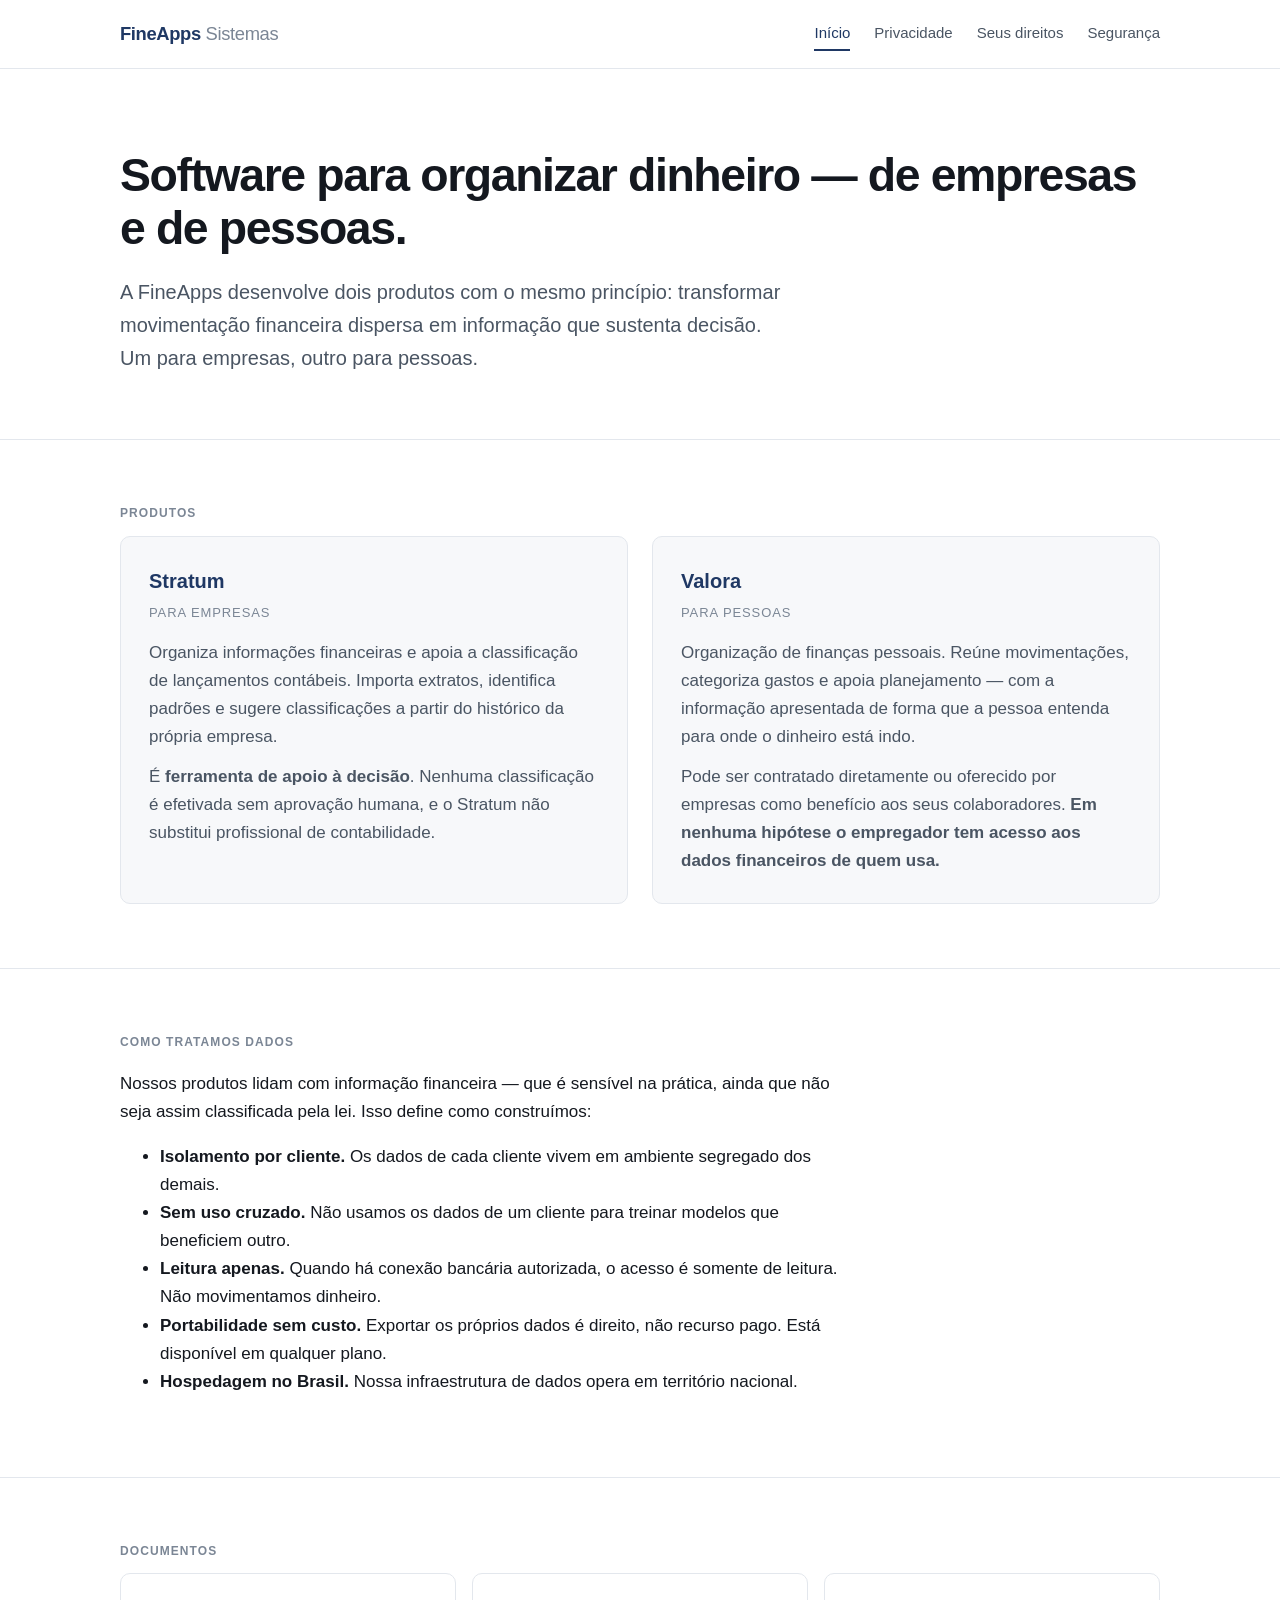
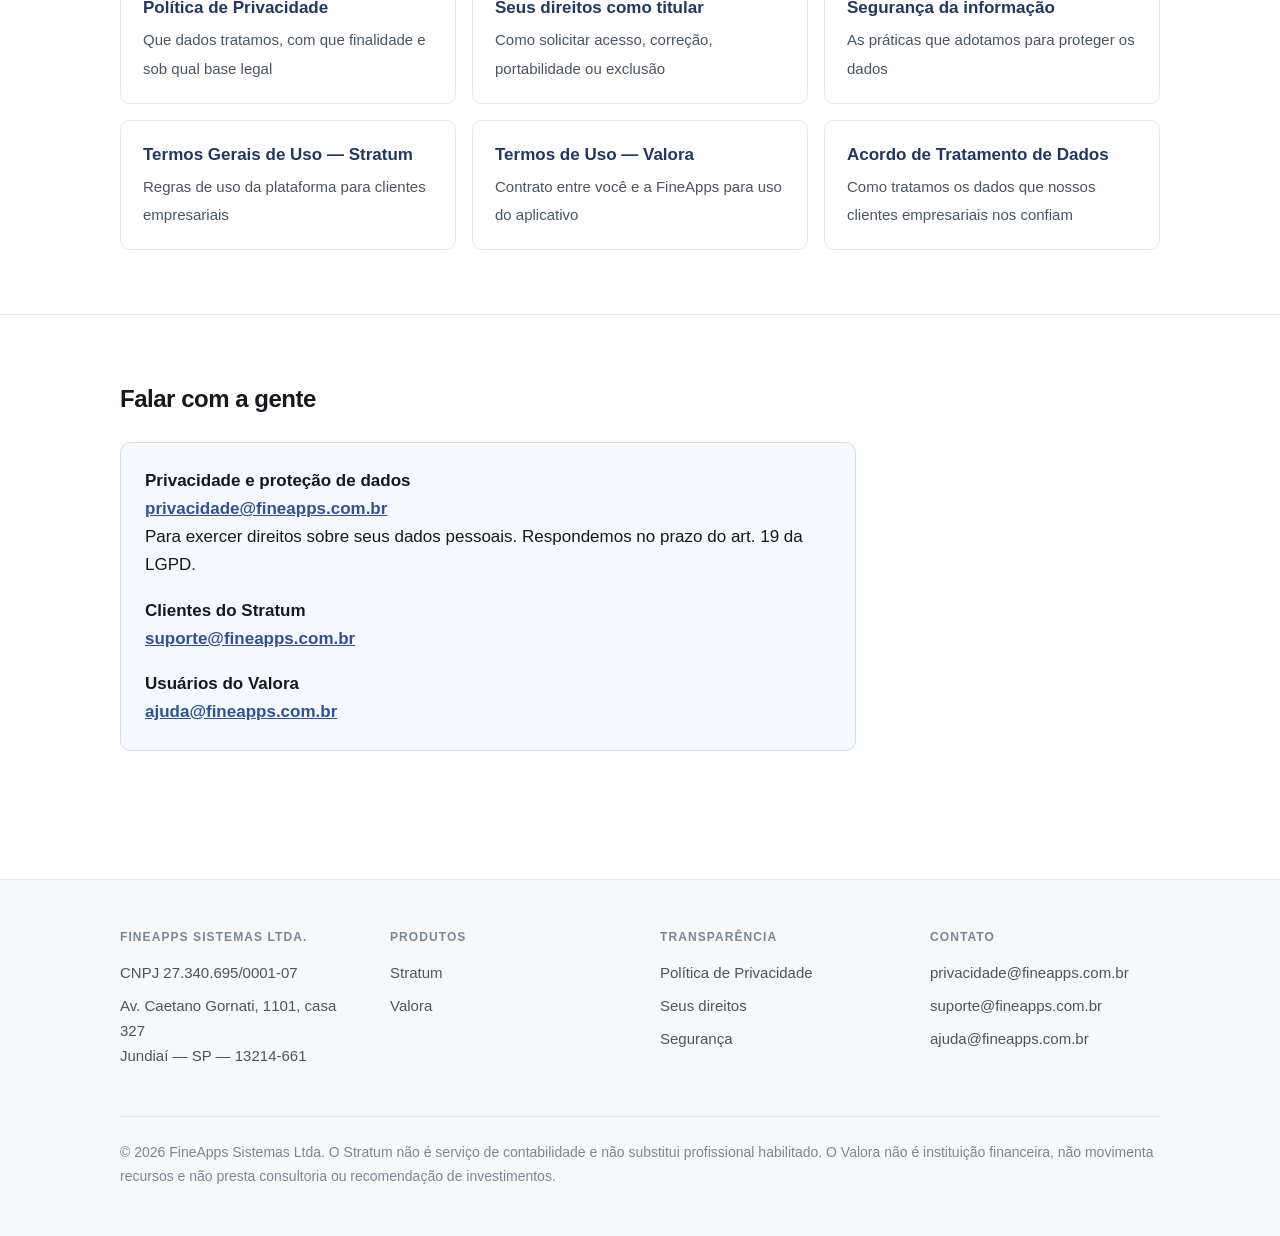
==== index.html @ 84ca92c9 "Add files via upload" ====
<!DOCTYPE html>
<html lang="pt-BR">
<head>
<meta charset="utf-8">
<meta name="viewport" content="width=device-width, initial-scale=1">
<title>FineApps Sistemas — Software de gestão financeira</title>
<meta name="description" content="A FineApps Sistemas Ltda. desenvolve software de organização financeira: Stratum, para empresas, e Valora, para pessoas.">
<link rel="stylesheet" href="style.css">
</head>
<body>

<a class="pular-para-conteudo" href="#conteudo">Pular para o conteúdo</a>

<header class="cabecalho">
  <div class="envoltorio">
    <a class="marca" href="index.html">FineApps <span>Sistemas</span></a>
    <nav class="navegacao" aria-label="Principal">
      <a href="index.html" aria-current="page">Início</a>
      <a href="privacidade.html">Privacidade</a>
      <a href="direitos.html">Seus direitos</a>
      <a href="seguranca.html">Segurança</a>
    </nav>
  </div>
</header>

<main id="conteudo">

  <section class="abertura">
    <div class="envoltorio">
      <h1>Software para organizar dinheiro — de empresas e de pessoas.</h1>
      <p class="linha-fina">
        A FineApps desenvolve dois produtos com o mesmo princípio: transformar movimentação
        financeira dispersa em informação que sustenta decisão. Um para empresas, outro para pessoas.
      </p>
    </div>
  </section>

  <section class="secao">
    <div class="envoltorio">
      <p class="rotulo">Produtos</p>
      <div class="produtos">

        <article class="produto">
          <h3>Stratum</h3>
          <p class="publico">Para empresas</p>
          <p>
            Organiza informações financeiras e apoia a classificação de lançamentos contábeis.
            Importa extratos, identifica padrões e sugere classificações a partir do histórico
            da própria empresa.
          </p>
          <p>
            É <strong>ferramenta de apoio à decisão</strong>. Nenhuma classificação é efetivada sem
            aprovação humana, e o Stratum não substitui profissional de contabilidade.
          </p>
        </article>

        <article class="produto">
          <h3>Valora</h3>
          <p class="publico">Para pessoas</p>
          <p>
            Organização de finanças pessoais. Reúne movimentações, categoriza gastos e apoia
            planejamento — com a informação apresentada de forma que a pessoa entenda para onde
            o dinheiro está indo.
          </p>
          <p>
            Pode ser contratado diretamente ou oferecido por empresas como benefício aos seus
            colaboradores. <strong>Em nenhuma hipótese o empregador tem acesso aos dados
            financeiros de quem usa.</strong>
          </p>
        </article>

      </div>
    </div>
  </section>

  <section class="secao">
    <div class="envoltorio">
      <p class="rotulo">Como tratamos dados</p>
      <div class="coluna-texto">
        <p>
          Nossos produtos lidam com informação financeira — que é sensível na prática, ainda que
          não seja assim classificada pela lei. Isso define como construímos:
        </p>
        <ul>
          <li><strong>Isolamento por cliente.</strong> Os dados de cada cliente vivem em ambiente segregado dos demais.</li>
          <li><strong>Sem uso cruzado.</strong> Não usamos os dados de um cliente para treinar modelos que beneficiem outro.</li>
          <li><strong>Leitura apenas.</strong> Quando há conexão bancária autorizada, o acesso é somente de leitura. Não movimentamos dinheiro.</li>
          <li><strong>Portabilidade sem custo.</strong> Exportar os próprios dados é direito, não recurso pago. Está disponível em qualquer plano.</li>
          <li><strong>Hospedagem no Brasil.</strong> Nossa infraestrutura de dados opera em território nacional.</li>
        </ul>
      </div>
    </div>
  </section>

  <section class="secao">
    <div class="envoltorio">
      <p class="rotulo">Documentos</p>
      <div class="documentos">

        <a class="documento" href="privacidade.html">
          <strong>Política de Privacidade</strong>
          <span>Que dados tratamos, com que finalidade e sob qual base legal</span>
        </a>

        <a class="documento" href="direitos.html">
          <strong>Seus direitos como titular</strong>
          <span>Como solicitar acesso, correção, portabilidade ou exclusão</span>
        </a>

        <a class="documento" href="seguranca.html">
          <strong>Segurança da informação</strong>
          <span>As práticas que adotamos para proteger os dados</span>
        </a>

        <a class="documento" href="termos-stratum.html">
          <strong>Termos Gerais de Uso — Stratum</strong>
          <span>Regras de uso da plataforma para clientes empresariais</span>
        </a>

        <a class="documento" href="termos-valora.html">
          <strong>Termos de Uso — Valora</strong>
          <span>Contrato entre você e a FineApps para uso do aplicativo</span>
        </a>

        <a class="documento" href="dpa.html">
          <strong>Acordo de Tratamento de Dados</strong>
          <span>Como tratamos os dados que nossos clientes empresariais nos confiam</span>
        </a>

      </div>
    </div>
  </section>

  <section class="secao">
    <div class="envoltorio">
      <div class="coluna-texto">
        <h2>Falar com a gente</h2>
        <div class="caixa">
          <p><strong>Privacidade e proteção de dados</strong><br>
          <a class="email" href="mailto:privacidade@fineapps.com.br">privacidade@fineapps.com.br</a><br>
          Para exercer direitos sobre seus dados pessoais. Respondemos no prazo do art. 19 da LGPD.</p>

          <p><strong>Clientes do Stratum</strong><br>
          <a class="email" href="mailto:suporte@fineapps.com.br">suporte@fineapps.com.br</a></p>

          <p><strong>Usuários do Valora</strong><br>
          <a class="email" href="mailto:ajuda@fineapps.com.br">ajuda@fineapps.com.br</a></p>
        </div>
      </div>
    </div>
  </section>

</main>

<footer class="rodape">
  <div class="envoltorio">
    <div class="rodape-grade">

      <div>
        <h4>FineApps Sistemas Ltda.</h4>
        <p>CNPJ 27.340.695/0001-07</p>
        <p>Av. Caetano Gornati, 1101, casa 327<br>Jundiaí — SP — 13214-661</p>
      </div>

      <div>
        <h4>Produtos</h4>
        <ul>
          <li><a href="termos-stratum.html">Stratum</a></li>
          <li><a href="termos-valora.html">Valora</a></li>
        </ul>
      </div>

      <div>
        <h4>Transparência</h4>
        <ul>
          <li><a href="privacidade.html">Política de Privacidade</a></li>
          <li><a href="direitos.html">Seus direitos</a></li>
          <li><a href="seguranca.html">Segurança</a></li>
        </ul>
      </div>

      <div>
        <h4>Contato</h4>
        <ul>
          <li><a href="mailto:privacidade@fineapps.com.br">privacidade@fineapps.com.br</a></li>
          <li><a href="mailto:suporte@fineapps.com.br">suporte@fineapps.com.br</a></li>
          <li><a href="mailto:ajuda@fineapps.com.br">ajuda@fineapps.com.br</a></li>
        </ul>
      </div>

    </div>

    <p class="aviso-legal">
      © 2026 FineApps Sistemas Ltda. O Stratum não é serviço de contabilidade e não substitui
      profissional habilitado. O Valora não é instituição financeira, não movimenta recursos e
      não presta consultoria ou recomendação de investimentos.
    </p>
  </div>
</footer>

</body>
</html>
---- style.css ----
/* FineApps Sistemas Ltda. — folha de estilo do site institucional */

:root {
  --tinta:        #14181f;
  --tinta-suave:  #4a5563;
  --tinta-fraca:  #7b8695;
  --papel:        #ffffff;
  --papel-suave:  #f7f8fa;
  --linha:        #e3e7ed;
  --marca:        #1f3864;
  --marca-clara:  #2d5296;
  --destaque:     #f5f9ff;
  --largura:      68rem;
  --largura-texto: 46rem;
}

*, *::before, *::after { box-sizing: border-box; }

html { -webkit-text-size-adjust: 100%; scroll-behavior: smooth; }

body {
  margin: 0;
  font-family: -apple-system, BlinkMacSystemFont, "Segoe UI", Inter, Roboto, Helvetica, Arial, sans-serif;
  font-size: 1.0625rem;
  line-height: 1.65;
  color: var(--tinta);
  background: var(--papel);
  font-feature-settings: "kern", "liga";
}

/* ---------- estrutura ---------- */

.envoltorio { max-width: var(--largura); margin: 0 auto; padding: 0 1.5rem; }
.coluna-texto { max-width: var(--largura-texto); }

/* ---------- cabeçalho ---------- */

.cabecalho {
  border-bottom: 1px solid var(--linha);
  background: rgba(255,255,255,.92);
  backdrop-filter: saturate(180%) blur(8px);
  position: sticky; top: 0; z-index: 10;
}
.cabecalho .envoltorio {
  display: flex; align-items: center; justify-content: space-between;
  gap: 1.5rem; min-height: 4.25rem; flex-wrap: wrap;
}
.marca {
  font-weight: 650; font-size: 1.15rem; letter-spacing: -.02em;
  color: var(--marca); text-decoration: none; white-space: nowrap;
}
.marca span { color: var(--tinta-fraca); font-weight: 400; }
.navegacao { display: flex; gap: 1.5rem; flex-wrap: wrap; }
.navegacao a {
  color: var(--tinta-suave); text-decoration: none;
  font-size: .9375rem; padding: .25rem 0;
  border-bottom: 2px solid transparent;
}
.navegacao a:hover { color: var(--marca); border-bottom-color: var(--marca); }
.navegacao a[aria-current="page"] { color: var(--marca); border-bottom-color: var(--marca); }

/* ---------- abertura ---------- */

.abertura { padding: 5rem 0 4rem; border-bottom: 1px solid var(--linha); }
.abertura h1 {
  font-size: clamp(2rem, 5vw, 2.9rem); line-height: 1.15;
  letter-spacing: -.03em; margin: 0 0 1.25rem; font-weight: 680;
}
.abertura .linha-fina {
  font-size: clamp(1.05rem, 2.2vw, 1.25rem);
  color: var(--tinta-suave); margin: 0; max-width: 42rem;
}

/* ---------- seções ---------- */

.secao { padding: 4rem 0; border-bottom: 1px solid var(--linha); }
.secao:last-of-type { border-bottom: 0; }
.secao h2 {
  font-size: 1.5rem; letter-spacing: -.02em; margin: 0 0 1.5rem; font-weight: 650;
}
.secao h3 { font-size: 1.125rem; margin: 2rem 0 .75rem; font-weight: 620; }
.rotulo {
  text-transform: uppercase; letter-spacing: .09em; font-size: .75rem;
  font-weight: 620; color: var(--tinta-fraca); margin: 0 0 .75rem;
}

/* ---------- produtos ---------- */

.produtos { display: grid; gap: 1.5rem; grid-template-columns: repeat(auto-fit, minmax(19rem, 1fr)); }
.produto {
  border: 1px solid var(--linha); border-radius: 10px;
  padding: 1.75rem; background: var(--papel-suave);
}
.produto h3 { margin: 0 0 .25rem; font-size: 1.25rem; color: var(--marca); }
.produto .publico {
  font-size: .8125rem; color: var(--tinta-fraca);
  text-transform: uppercase; letter-spacing: .07em; margin: 0 0 1rem;
}
.produto p { margin: 0 0 .75rem; color: var(--tinta-suave); }
.produto p:last-child { margin-bottom: 0; }

/* ---------- documentos ---------- */

.documentos { display: grid; gap: 1rem; grid-template-columns: repeat(auto-fit, minmax(17rem, 1fr)); }
.documento {
  display: block; border: 1px solid var(--linha); border-radius: 10px;
  padding: 1.25rem 1.375rem; text-decoration: none; color: inherit;
  transition: border-color .15s, background .15s;
}
.documento:hover { border-color: var(--marca-clara); background: var(--destaque); }
.documento strong { display: block; color: var(--marca); margin-bottom: .25rem; font-weight: 620; }
.documento span { font-size: .9375rem; color: var(--tinta-suave); }

/* ---------- caixa de destaque ---------- */

.caixa {
  background: var(--destaque); border: 1px solid #d3e0f3;
  border-radius: 10px; padding: 1.5rem;
}
.caixa p:first-child { margin-top: 0; }
.caixa p:last-child { margin-bottom: 0; }

/* ---------- documento longo ---------- */

.documento-longo { padding: 3.5rem 0 4rem; }
.documento-longo h1 {
  font-size: clamp(1.75rem, 4vw, 2.25rem); letter-spacing: -.025em;
  margin: 0 0 .5rem; font-weight: 680; line-height: 1.2;
}
.vigencia { color: var(--tinta-fraca); font-size: .9375rem; margin: 0 0 2.5rem; }
.documento-longo h2 {
  font-size: 1.25rem; margin: 2.75rem 0 1rem; font-weight: 650;
  letter-spacing: -.015em; padding-top: 1.5rem; border-top: 1px solid var(--linha);
}
.documento-longo h2:first-of-type { border-top: 0; padding-top: 0; }
.documento-longo h3 { font-size: 1.0625rem; margin: 1.75rem 0 .5rem; font-weight: 620; }
.documento-longo p, .documento-longo li { color: var(--tinta-suave); }
.documento-longo strong { color: var(--tinta); font-weight: 620; }
.documento-longo ul, .documento-longo ol { padding-left: 1.25rem; }
.documento-longo li { margin-bottom: .5rem; }

/* ---------- tabela ---------- */

.tabela-envoltorio { overflow-x: auto; margin: 1.5rem 0; }
table { border-collapse: collapse; width: 100%; font-size: .9375rem; }
th, td {
  text-align: left; padding: .75rem .875rem;
  border-bottom: 1px solid var(--linha); vertical-align: top;
}
th { font-weight: 620; color: var(--tinta); background: var(--papel-suave); white-space: nowrap; }
td { color: var(--tinta-suave); }

/* ---------- rodapé ---------- */

.rodape {
  border-top: 1px solid var(--linha); background: var(--papel-suave);
  padding: 3rem 0 2.5rem; margin-top: 4rem; font-size: .9375rem;
}
.rodape-grade {
  display: grid; gap: 2.5rem;
  grid-template-columns: repeat(auto-fit, minmax(14rem, 1fr));
}
.rodape h4 {
  font-size: .75rem; text-transform: uppercase; letter-spacing: .09em;
  color: var(--tinta-fraca); margin: 0 0 .875rem; font-weight: 620;
}
.rodape ul { list-style: none; padding: 0; margin: 0; }
.rodape li { margin-bottom: .5rem; }
.rodape a { color: var(--tinta-suave); text-decoration: none; }
.rodape a:hover { color: var(--marca); text-decoration: underline; }
.rodape p { margin: 0 0 .5rem; color: var(--tinta-suave); }
.rodape .aviso-legal {
  margin-top: 2.5rem; padding-top: 1.5rem; border-top: 1px solid var(--linha);
  color: var(--tinta-fraca); font-size: .875rem;
}

/* ---------- utilidades ---------- */

a { color: var(--marca-clara); }
a:hover { color: var(--marca); }
.email { font-weight: 620; white-space: nowrap; }
.pular-para-conteudo {
  position: absolute; left: -9999px; top: 0;
  background: var(--marca); color: #fff; padding: .75rem 1.25rem; z-index: 20;
}
.pular-para-conteudo:focus { left: 0; }

@media (max-width: 34rem) {
  .cabecalho .envoltorio { min-height: auto; padding-top: .875rem; padding-bottom: .875rem; }
  .navegacao { gap: 1rem; }
  .abertura { padding: 3.5rem 0 3rem; }
  .secao { padding: 3rem 0; }
}

@media print {
  .cabecalho, .rodape .rodape-grade, .pular-para-conteudo { display: none; }
  body { font-size: 11pt; color: #000; }
  a { color: #000; text-decoration: underline; }
}
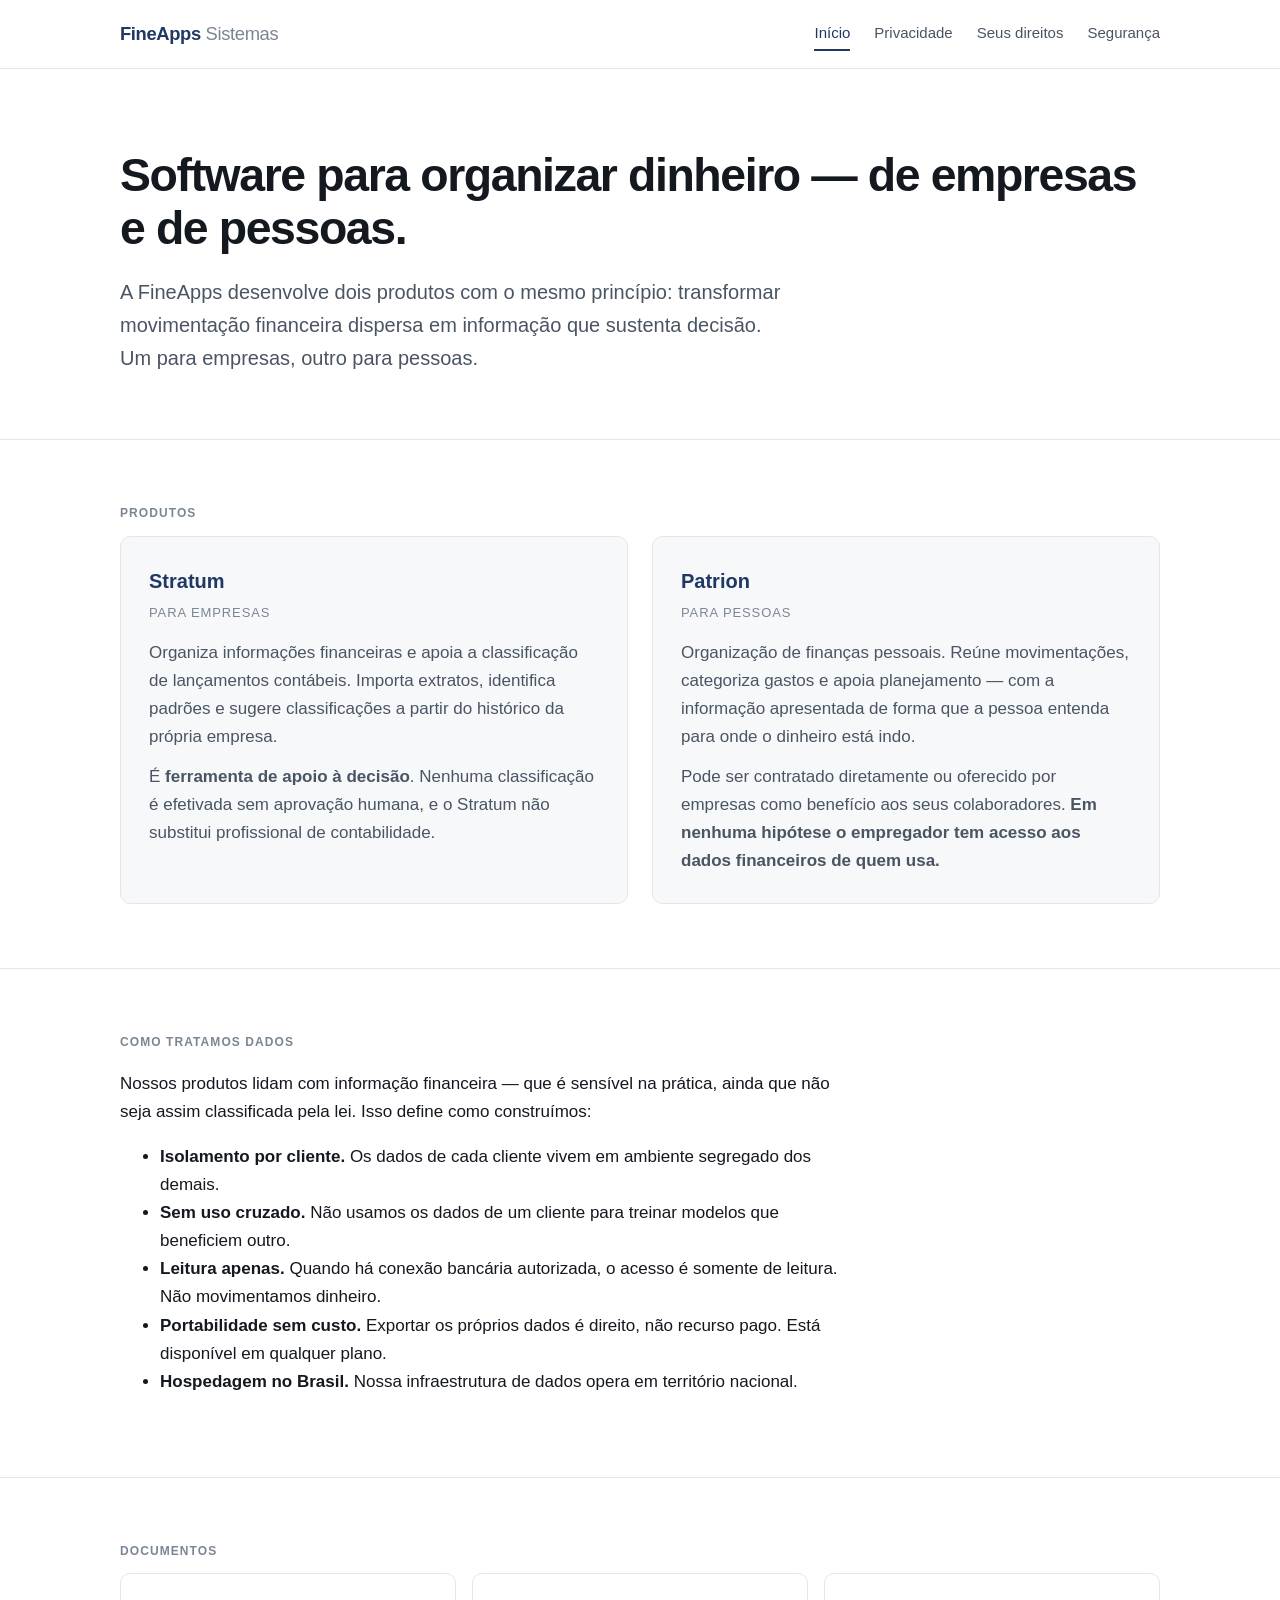
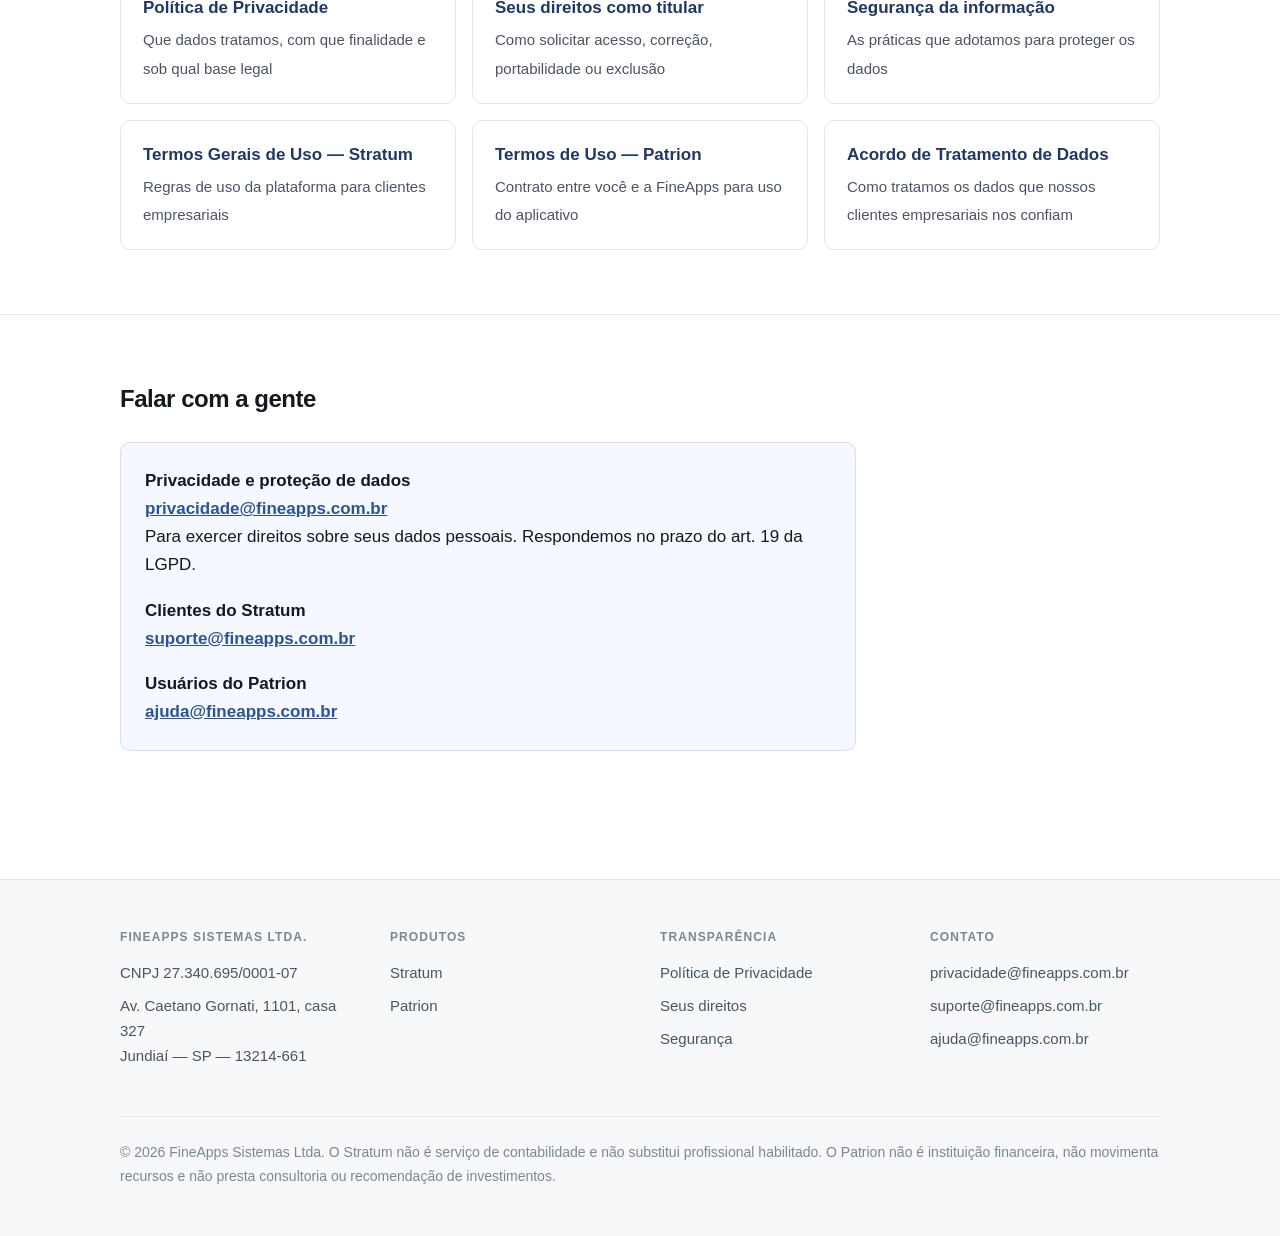
==== commit 62776c41: "Valora passa a se chamar Patrion no site Troca o nome em todas as páginas (início, privacidade, dire" ====
--- a/index.html
+++ b/index.html
@@ -4,7 +4,7 @@
 <meta charset="utf-8">
 <meta name="viewport" content="width=device-width, initial-scale=1">
 <title>FineApps Sistemas — Software de gestão financeira</title>
-<meta name="description" content="A FineApps Sistemas Ltda. desenvolve software de organização financeira: Stratum, para empresas, e Valora, para pessoas.">
+<meta name="description" content="A FineApps Sistemas Ltda. desenvolve software de organização financeira: Stratum, para empresas, e Patrion, para pessoas.">
 <link rel="stylesheet" href="style.css">
 </head>
 <body>
@@ -55,7 +55,7 @@
         </article>
 
         <article class="produto">
-          <h3>Valora</h3>
+          <h3>Patrion</h3>
           <p class="publico">Para pessoas</p>
           <p>
             Organização de finanças pessoais. Reúne movimentações, categoriza gastos e apoia
@@ -117,8 +117,8 @@
           <span>Regras de uso da plataforma para clientes empresariais</span>
         </a>
 
-        <a class="documento" href="termos-valora.html">
-          <strong>Termos de Uso — Valora</strong>
+        <a class="documento" href="termos-patrion.html">
+          <strong>Termos de Uso — Patrion</strong>
           <span>Contrato entre você e a FineApps para uso do aplicativo</span>
         </a>
 
@@ -143,7 +143,7 @@
           <p><strong>Clientes do Stratum</strong><br>
           <a class="email" href="mailto:suporte@fineapps.com.br">suporte@fineapps.com.br</a></p>
 
-          <p><strong>Usuários do Valora</strong><br>
+          <p><strong>Usuários do Patrion</strong><br>
           <a class="email" href="mailto:ajuda@fineapps.com.br">ajuda@fineapps.com.br</a></p>
         </div>
       </div>
@@ -166,7 +166,7 @@
         <h4>Produtos</h4>
         <ul>
           <li><a href="termos-stratum.html">Stratum</a></li>
-          <li><a href="termos-valora.html">Valora</a></li>
+          <li><a href="termos-patrion.html">Patrion</a></li>
         </ul>
       </div>
 
@@ -192,7 +192,7 @@
 
     <p class="aviso-legal">
       © 2026 FineApps Sistemas Ltda. O Stratum não é serviço de contabilidade e não substitui
-      profissional habilitado. O Valora não é instituição financeira, não movimenta recursos e
+      profissional habilitado. O Patrion não é instituição financeira, não movimenta recursos e
       não presta consultoria ou recomendação de investimentos.
     </p>
   </div>
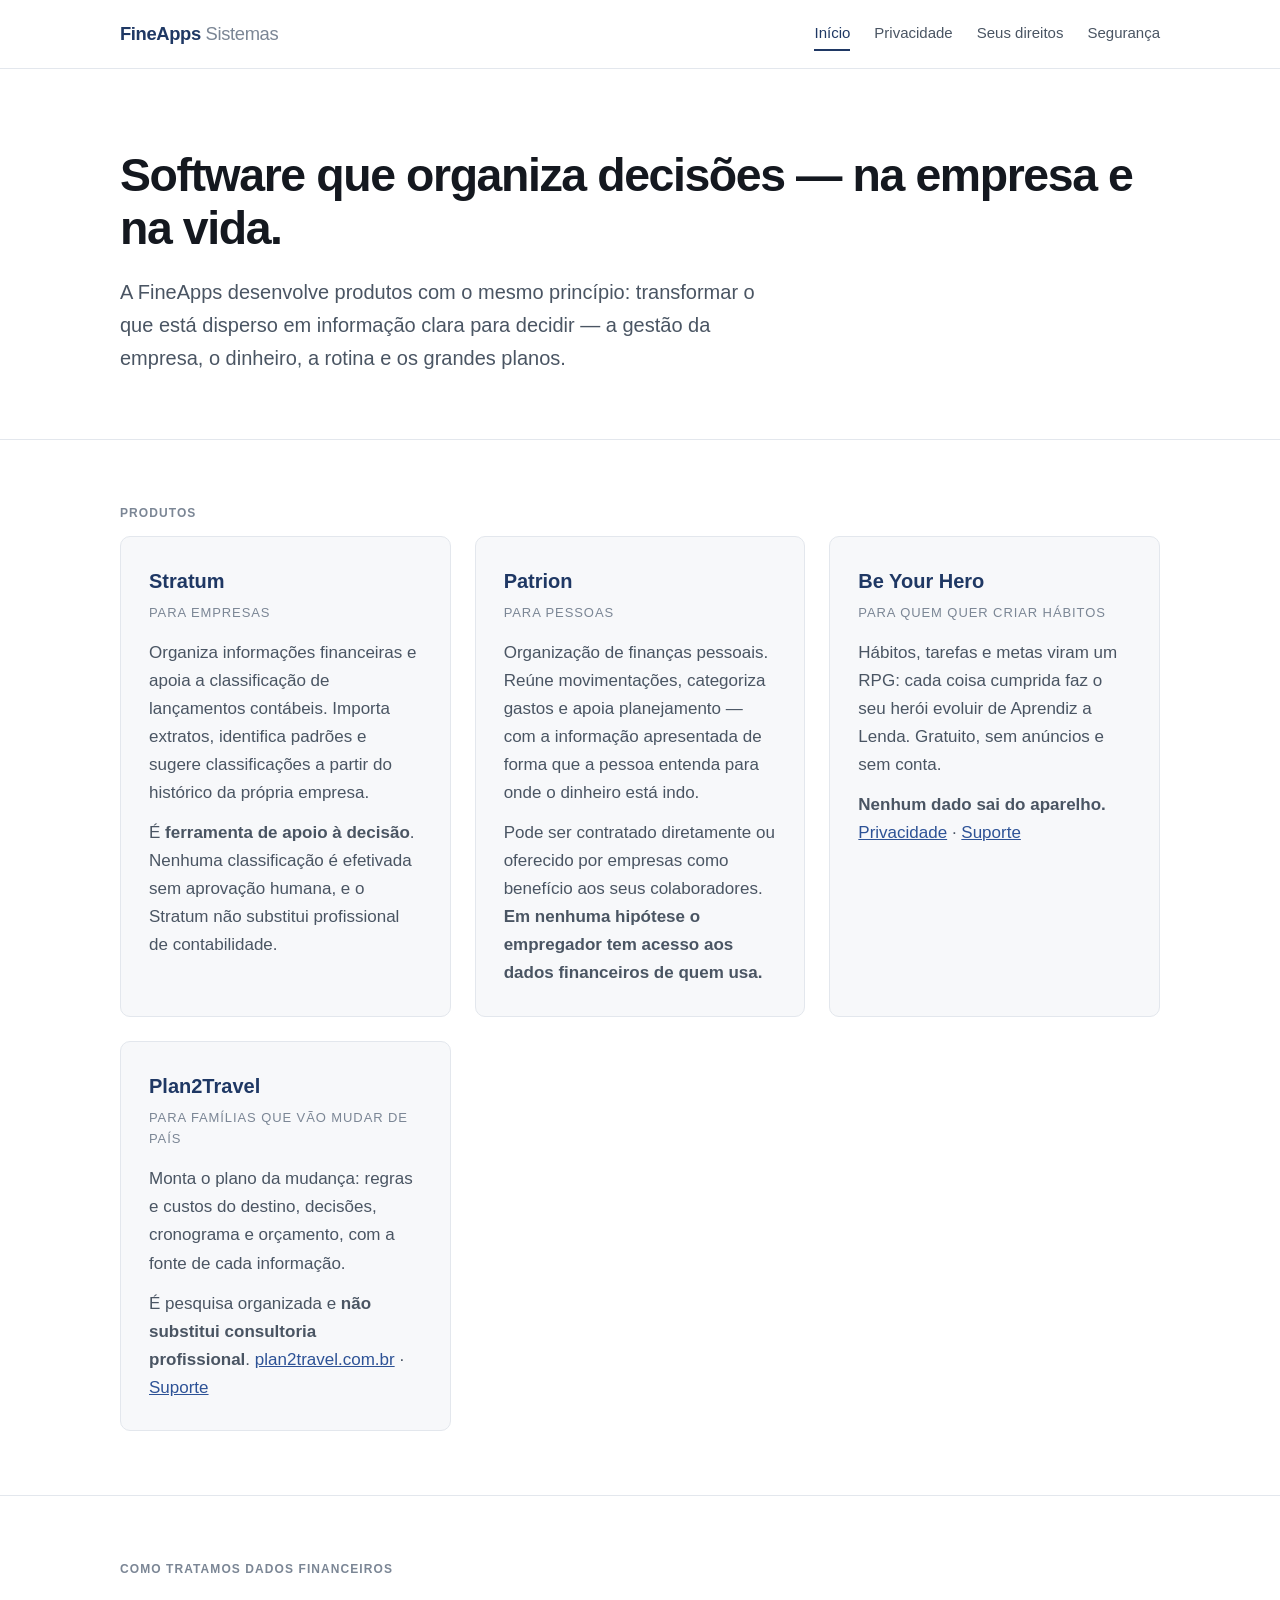
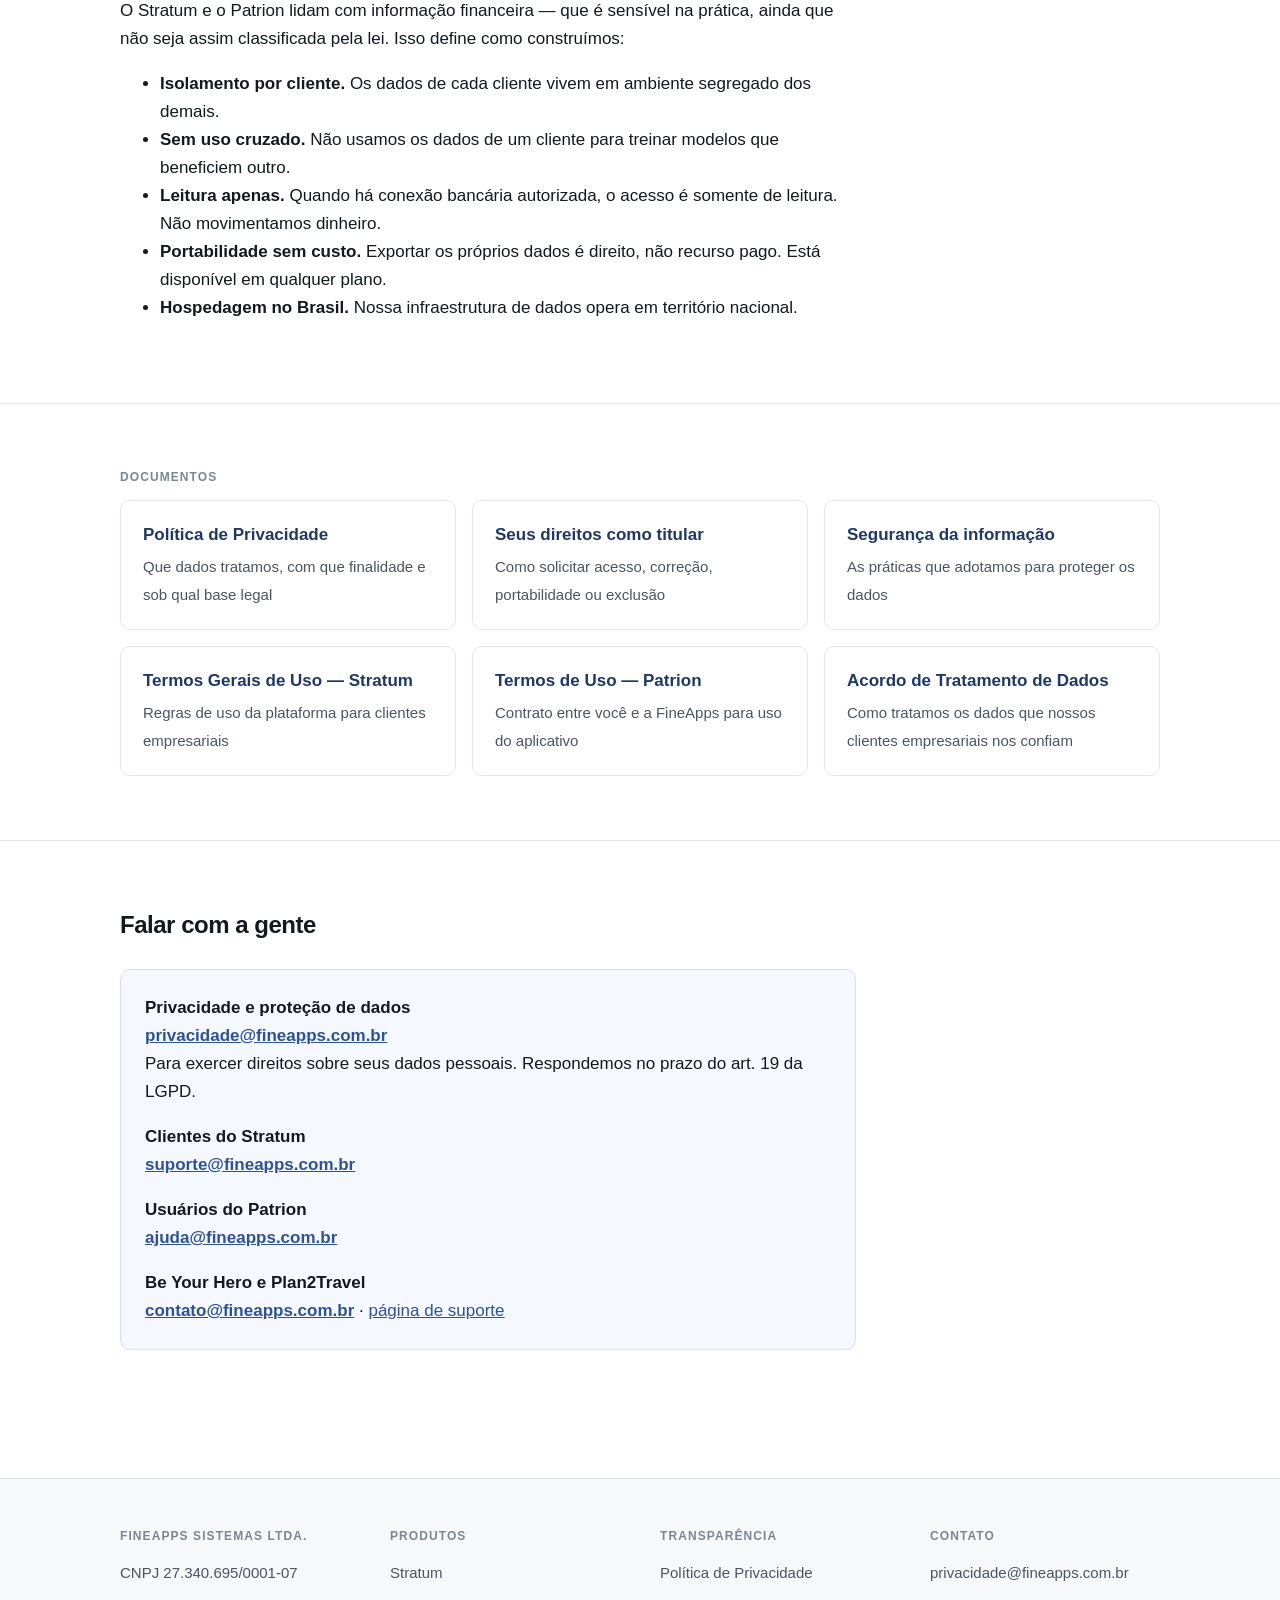
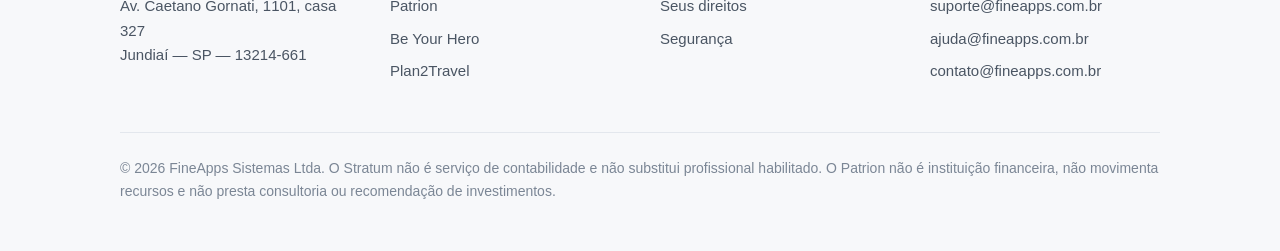
==== commit 5285ade1: "Site: Be Your Hero e Plan2Travel nos produtos, com privacidade e suporte para as lojas (T105) - Iníc" ====
--- a/index.html
+++ b/index.html
@@ -3,8 +3,8 @@
 <head>
 <meta charset="utf-8">
 <meta name="viewport" content="width=device-width, initial-scale=1">
-<title>FineApps Sistemas — Software de gestão financeira</title>
-<meta name="description" content="A FineApps Sistemas Ltda. desenvolve software de organização financeira: Stratum, para empresas, e Patrion, para pessoas.">
+<title>FineApps Sistemas — Software para empresas e pessoas</title>
+<meta name="description" content="A FineApps Sistemas Ltda. desenvolve software para empresas e pessoas: Stratum, Patrion, Be Your Hero e Plan2Travel.">
 <link rel="stylesheet" href="style.css">
 </head>
 <body>
@@ -27,10 +27,10 @@
 
   <section class="abertura">
     <div class="envoltorio">
-      <h1>Software para organizar dinheiro — de empresas e de pessoas.</h1>
+      <h1>Software que organiza decisões — na empresa e na vida.</h1>
       <p class="linha-fina">
-        A FineApps desenvolve dois produtos com o mesmo princípio: transformar movimentação
-        financeira dispersa em informação que sustenta decisão. Um para empresas, outro para pessoas.
+        A FineApps desenvolve produtos com o mesmo princípio: transformar o que está disperso em
+        informação clara para decidir — a gestão da empresa, o dinheiro, a rotina e os grandes planos.
       </p>
     </div>
   </section>
@@ -69,16 +69,42 @@
           </p>
         </article>
 
-      </div>
-    </div>
-  </section>
-
-  <section class="secao">
-    <div class="envoltorio">
-      <p class="rotulo">Como tratamos dados</p>
+        <article class="produto">
+          <h3>Be Your Hero</h3>
+          <p class="publico">Para quem quer criar hábitos</p>
+          <p>
+            Hábitos, tarefas e metas viram um RPG: cada coisa cumprida faz o seu herói evoluir de
+            Aprendiz a Lenda. Gratuito, sem anúncios e sem conta.
+          </p>
+          <p>
+            <strong>Nenhum dado sai do aparelho.</strong>
+            <a href="privacidade-be-your-hero.html">Privacidade</a> · <a href="suporte.html">Suporte</a>
+          </p>
+        </article>
+
+        <article class="produto">
+          <h3>Plan2Travel</h3>
+          <p class="publico">Para famílias que vão mudar de país</p>
+          <p>
+            Monta o plano da mudança: regras e custos do destino, decisões, cronograma e orçamento,
+            com a fonte de cada informação.
+          </p>
+          <p>
+            É pesquisa organizada e <strong>não substitui consultoria profissional</strong>.
+            <a href="https://plan2travel.com.br">plan2travel.com.br</a> · <a href="suporte.html">Suporte</a>
+          </p>
+        </article>
+
+      </div>
+    </div>
+  </section>
+
+  <section class="secao">
+    <div class="envoltorio">
+      <p class="rotulo">Como tratamos dados financeiros</p>
       <div class="coluna-texto">
         <p>
-          Nossos produtos lidam com informação financeira — que é sensível na prática, ainda que
+          O Stratum e o Patrion lidam com informação financeira — que é sensível na prática, ainda que
           não seja assim classificada pela lei. Isso define como construímos:
         </p>
         <ul>
@@ -145,6 +171,10 @@
 
           <p><strong>Usuários do Patrion</strong><br>
           <a class="email" href="mailto:ajuda@fineapps.com.br">ajuda@fineapps.com.br</a></p>
+
+          <p><strong>Be Your Hero e Plan2Travel</strong><br>
+          <a class="email" href="mailto:contato@fineapps.com.br">contato@fineapps.com.br</a> ·
+          <a href="suporte.html">página de suporte</a></p>
         </div>
       </div>
     </div>
@@ -167,6 +197,8 @@
         <ul>
           <li><a href="termos-stratum.html">Stratum</a></li>
           <li><a href="termos-patrion.html">Patrion</a></li>
+          <li><a href="privacidade-be-your-hero.html">Be Your Hero</a></li>
+          <li><a href="https://plan2travel.com.br">Plan2Travel</a></li>
         </ul>
       </div>
 
@@ -185,6 +217,7 @@
           <li><a href="mailto:privacidade@fineapps.com.br">privacidade@fineapps.com.br</a></li>
           <li><a href="mailto:suporte@fineapps.com.br">suporte@fineapps.com.br</a></li>
           <li><a href="mailto:ajuda@fineapps.com.br">ajuda@fineapps.com.br</a></li>
+          <li><a href="mailto:contato@fineapps.com.br">contato@fineapps.com.br</a></li>
         </ul>
       </div>
 
